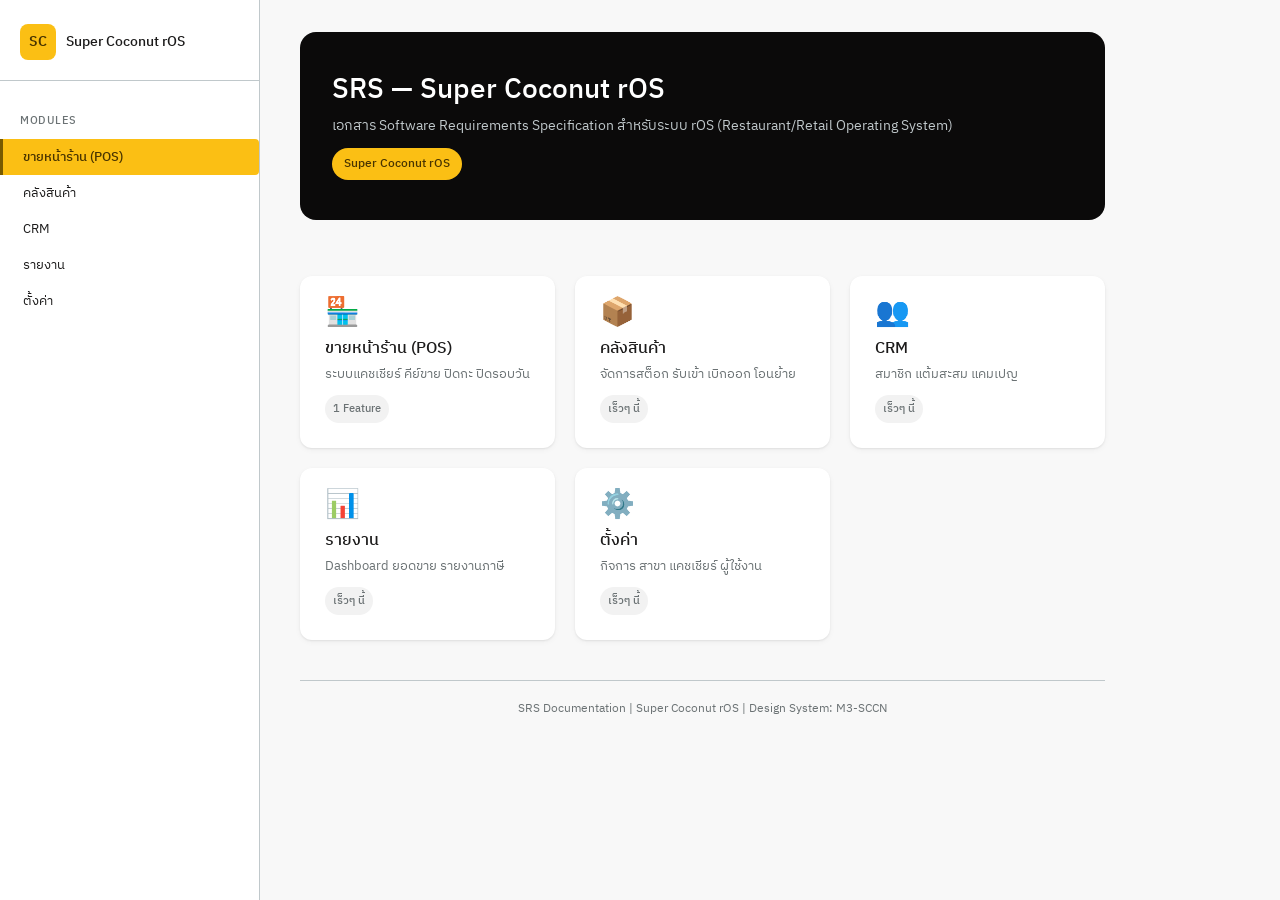
==== index.html @ 49cd0209 "feat: SRS rOS documentation site - homepage, POS module, cashier report" ====
<!DOCTYPE html>
<html lang="th">
<head>
  <meta charset="UTF-8">
  <meta name="viewport" content="width=device-width, initial-scale=1.0">
  <title>SRS — Super Coconut rOS</title>
  <link rel="preconnect" href="https://fonts.googleapis.com">
  <link rel="preconnect" href="https://fonts.gstatic.com" crossorigin>
  <link href="https://fonts.googleapis.com/css2?family=IBM+Plex+Sans+Thai:wght@300;400;500;600&display=swap" rel="stylesheet">
  <link rel="stylesheet" href="assets/styles.css">
</head>
<body>
  <div class="page-layout">
    <aside class="sidebar">
      <div class="sidebar-brand">
        <div class="brand-icon">SC</div>
        <span class="brand-name">Super Coconut rOS</span>
      </div>
      <div class="sidebar-section-title">Modules</div>
      <ul class="sidebar-nav">
        <li><a href="pos/" class="active">ขายหน้าร้าน (POS)</a></li>
        <li><a href="#">คลังสินค้า</a></li>
        <li><a href="#">CRM</a></li>
        <li><a href="#">รายงาน</a></li>
        <li><a href="#">ตั้งค่า</a></li>
      </ul>
    </aside>

    <div class="page-wrapper">
      <header class="page-header">
        <h1>SRS — Super Coconut rOS</h1>
        <p class="subtitle">เอกสาร Software Requirements Specification สำหรับระบบ rOS (Restaurant/Retail Operating System)</p>
        <span class="badge">Super Coconut rOS</span>
      </header>

      <div class="module-grid">
        <a href="pos/" class="module-card">
          <div class="card-icon">🏪</div>
          <div class="card-title">ขายหน้าร้าน (POS)</div>
          <div class="card-desc">ระบบแคชเชียร์ คีย์ขาย ปิดกะ ปิดรอบวัน</div>
          <div class="card-badge">1 Feature</div>
        </a>
        <a href="#" class="module-card">
          <div class="card-icon">📦</div>
          <div class="card-title">คลังสินค้า</div>
          <div class="card-desc">จัดการสต็อก รับเข้า เบิกออก โอนย้าย</div>
          <div class="card-badge">เร็วๆ นี้</div>
        </a>
        <a href="#" class="module-card">
          <div class="card-icon">👥</div>
          <div class="card-title">CRM</div>
          <div class="card-desc">สมาชิก แต้มสะสม แคมเปญ</div>
          <div class="card-badge">เร็วๆ นี้</div>
        </a>
        <a href="#" class="module-card">
          <div class="card-icon">📊</div>
          <div class="card-title">รายงาน</div>
          <div class="card-desc">Dashboard ยอดขาย รายงานภาษี</div>
          <div class="card-badge">เร็วๆ นี้</div>
        </a>
        <a href="#" class="module-card">
          <div class="card-icon">⚙️</div>
          <div class="card-title">ตั้งค่า</div>
          <div class="card-desc">กิจการ สาขา แคชเชียร์ ผู้ใช้งาน</div>
          <div class="card-badge">เร็วๆ นี้</div>
        </a>
      </div>

      <footer class="page-footer">
        <p>SRS Documentation | Super Coconut rOS | Design System: M3-SCCN</p>
      </footer>
    </div>
  </div>
</body>
</html>
---- assets/styles.css ----
/* M3-SCCN Design System — Shared Styles */
:root {
  --primary: #0B0A0A;
  --on-primary: #FFFFFF;
  --secondary: #785A00;
  --secondary-container: #FBBF14;
  --on-secondary-container: #483400;
  --tertiary: #014AC5;
  --on-tertiary: #FFFFFF;
  --error: #BA1A1A;
  --error-container: #FFDAD6;
  --success: #00733F;
  --background: #FFFFFF;
  --surface: #FCFCFC;
  --on-surface: #1C1B1B;
  --on-surface-variant: #6B7274;
  --outline: #747878;
  --outline-variant: #C0C8CB;
  --surface-container-lowest: #F8F8F8;
  --surface-container-low: #F2F2F2;
  --surface-container: #EBEBEB;
  --surface-container-high: #E5E5E5;
  --surface-container-highest: #E0E0E0;
  --inverse-surface: #313030;
  --inverse-on-surface: #F4F0EF;
  --font-family: 'IBM Plex Sans Thai', sans-serif;
  --corner-xs: 4px;
  --corner-sm: 8px;
  --corner-md: 12px;
  --corner-lg: 16px;
  --corner-xl: 24px;
  --corner-full: 1000px;
}

* { margin: 0; padding: 0; box-sizing: border-box; }
html { scroll-behavior: smooth; }

body {
  font-family: var(--font-family);
  font-weight: 400;
  font-size: 16px;
  line-height: 24px;
  color: var(--on-surface);
  background-color: var(--surface-container-lowest);
  -webkit-font-smoothing: antialiased;
}

/* Page Layout */
.page-layout { display: flex; min-height: 100vh; }

/* Sidebar */
.sidebar {
  width: 260px; min-width: 260px;
  background: var(--background);
  border-right: 1px solid var(--outline-variant);
  padding: 24px 0; position: fixed;
  top: 0; left: 0; height: 100vh;
  overflow-y: auto; z-index: 100;
}
.sidebar-brand {
  display: flex; align-items: center; gap: 10px;
  padding: 0 20px 20px;
  border-bottom: 1px solid var(--outline-variant);
  margin-bottom: 16px;
}
.sidebar-brand .brand-icon {
  width: 36px; height: 36px;
  background: var(--secondary-container);
  border-radius: var(--corner-sm);
  display: flex; align-items: center; justify-content: center;
  font-weight: 600; font-size: 14px;
  color: var(--on-secondary-container);
}
.sidebar-brand .brand-name { font-size: 14px; font-weight: 500; }
.sidebar-section-title {
  font-size: 11px; font-weight: 500; text-transform: uppercase;
  letter-spacing: 0.5px; color: var(--on-surface-variant);
  padding: 12px 20px 6px;
}
.sidebar-nav { list-style: none; }
.sidebar-nav li a {
  display: block; padding: 8px 20px;
  font-size: 13px; line-height: 20px;
  color: var(--on-surface); text-decoration: none;
  border-left: 3px solid transparent;
  transition: all 0.15s ease;
}
.sidebar-nav li a:hover { background: var(--surface-container-low); }
.sidebar-nav li a.active {
  background: var(--secondary-container);
  color: var(--on-secondary-container);
  font-weight: 500; border-left-color: var(--secondary);
  border-radius: 0 var(--corner-xs) var(--corner-xs) 0;
}

/* Main Content */
.page-wrapper {
  margin-left: 260px; padding: 32px 40px 64px;
  display: flex; flex-direction: column; align-items: center;
}
.page-wrapper > * { width: 100%; max-width: 820px; }

/* Header */
.page-header {
  background: var(--primary); color: var(--on-primary);
  padding: 40px 32px; border-radius: var(--corner-lg); margin-bottom: 32px;
}
.page-header h1 { font-size: 28px; line-height: 36px; font-weight: 500; margin-bottom: 8px; }
.page-header .subtitle { font-size: 14px; line-height: 20px; color: var(--outline-variant); }
.page-header .badge {
  display: inline-block; background: var(--secondary-container);
  color: var(--on-secondary-container); padding: 4px 12px;
  border-radius: var(--corner-full); font-size: 12px; font-weight: 500; margin-top: 12px;
}

/* Section Card */
.section-card {
  background: var(--background); border-radius: var(--corner-md);
  padding: 28px 24px; margin-bottom: 24px;
  box-shadow: 0px 1px 2px rgba(11,10,10,0.08), 0px 2px 6px rgba(11,10,10,0.04);
}
.section-card h2 {
  font-size: 20px; line-height: 28px; font-weight: 500;
  margin-bottom: 8px; display: flex; align-items: center; gap: 10px;
}
.section-card .section-desc {
  font-size: 14px; line-height: 20px; color: var(--on-surface-variant); margin-bottom: 20px;
}

/* Data Table */
.data-table { width: 100%; border-collapse: collapse; font-size: 13px; line-height: 18px; }
.data-table thead th {
  background: var(--surface-container); color: var(--on-surface);
  font-weight: 500; text-align: left; padding: 10px 10px;
  border-bottom: 1px solid var(--outline-variant);
}
.data-table tbody td {
  padding: 10px 10px; border-bottom: 1px solid var(--surface-container-low); vertical-align: top;
}
.data-table tbody tr:last-child td { border-bottom: none; }
.data-table .field-name { font-weight: 500; color: var(--on-surface); white-space: nowrap; }
.data-table .formula {
  font-family: 'IBM Plex Mono', monospace; font-size: 11px;
  background: var(--surface-container-lowest); border: 1px solid var(--outline-variant);
  padding: 2px 6px; border-radius: var(--corner-xs);
  color: var(--tertiary); display: inline-block; margin-top: 2px;
}
.condition-tag {
  display: inline-block; font-size: 10px; padding: 2px 7px;
  border-radius: var(--corner-full); font-weight: 500; margin-right: 3px; margin-top: 2px;
}
.tag-success { background: #E8F5E9; color: var(--success); }
.tag-refund { background: var(--error-container); color: var(--error); }
.tag-cancel { background: var(--surface-container); color: var(--outline); }
.tag-revenue { background: #FFF8E1; color: var(--secondary); }
.tag-no-revenue { background: var(--surface-container-low); color: var(--on-surface-variant); }
.tag-input { background: #E3F2FD; color: var(--tertiary); }
.data-table .summary-row td { font-weight: 600; background: var(--surface-container-lowest); }

/* UI Preview */
.ui-preview {
  background: var(--background);
  border: 1px solid var(--outline-variant);
  border-radius: var(--corner-md);
  padding: 16px 20px; margin-bottom: 20px; position: relative;
}
.ui-preview::before {
  content: 'ตัวอย่าง UI';
  position: absolute; top: -10px; left: 16px;
  background: var(--secondary-container);
  color: var(--on-secondary-container);
  font-size: 10px; font-weight: 500;
  padding: 2px 10px; border-radius: var(--corner-full);
}
.ui-preview-title {
  font-size: 13px; font-weight: 500; color: var(--on-surface);
  margin-bottom: 10px; padding-top: 4px;
}
.ui-row {
  display: flex; justify-content: space-between; align-items: baseline;
  padding: 6px 0; border-bottom: 1px solid var(--surface-container-low); font-size: 13px;
}
.ui-row:last-child { border-bottom: none; }
.ui-row .label { color: var(--on-surface-variant); }
.ui-row .value { font-weight: 500; color: var(--on-surface); text-align: right; }
.ui-row .value.negative { color: var(--error); }
.ui-row .value.highlight { color: var(--secondary); font-weight: 600; }
.ui-two-col { display: grid; grid-template-columns: 1fr 1fr; gap: 16px; }
.ui-col-title {
  font-size: 12px; font-weight: 500; color: var(--on-surface);
  margin-bottom: 8px; padding-bottom: 4px; border-bottom: 1px solid var(--outline-variant);
}
.ui-three-col-row {
  display: grid; grid-template-columns: 1fr auto auto;
  gap: 12px; padding: 5px 0; border-bottom: 1px solid var(--surface-container-low);
  font-size: 13px; align-items: baseline;
}
.ui-three-col-row:last-child { border-bottom: none; }
.ui-three-col-row .col-label { color: var(--on-surface-variant); }
.ui-three-col-row .col-num { color: var(--on-surface); text-align: right; min-width: 40px; }
.ui-three-col-row .col-val { font-weight: 500; color: var(--on-surface); text-align: right; min-width: 80px; }

/* Tabs */
.tabs {
  display: flex; gap: 0; margin-bottom: 28px;
  border-bottom: 2px solid var(--outline-variant);
}
.tab {
  padding: 12px 24px; font-size: 14px; font-weight: 500;
  color: var(--on-surface-variant); cursor: pointer;
  border-bottom: 2px solid transparent; margin-bottom: -2px;
  transition: all 0.15s ease; text-decoration: none; user-select: none;
}
.tab:hover { color: var(--on-surface); background: var(--surface-container-low); }
.tab.active { color: var(--on-secondary-container); border-bottom-color: var(--secondary-container); }
.tab-content { display: none; }
.tab-content.active { display: block; }

/* Info box */
.info-box {
  background: var(--surface-container-lowest);
  border-left: 3px solid var(--secondary-container);
  padding: 12px 16px; border-radius: 0 var(--corner-xs) var(--corner-xs) 0;
  margin-top: 16px; font-size: 12px; line-height: 18px; color: var(--on-surface-variant);
}
.info-box strong { color: var(--on-surface); }
.divider { border: none; border-top: 1px solid var(--outline-variant); margin: 20px 0; }

/* Module Cards (Homepage) */
.module-grid {
  display: grid; grid-template-columns: repeat(auto-fill, minmax(240px, 1fr));
  gap: 20px; margin-top: 24px;
}
.module-card {
  background: var(--background); border-radius: var(--corner-md);
  padding: 24px; text-decoration: none; color: var(--on-surface);
  box-shadow: 0px 1px 2px rgba(11,10,10,0.08), 0px 2px 6px rgba(11,10,10,0.04);
  transition: all 0.2s ease; border: 1px solid transparent;
}
.module-card:hover {
  border-color: var(--secondary-container);
  box-shadow: 0px 2px 8px rgba(11,10,10,0.12);
  transform: translateY(-2px);
}
.module-card .card-icon { font-size: 28px; margin-bottom: 12px; }
.module-card .card-title { font-size: 16px; font-weight: 500; margin-bottom: 4px; }
.module-card .card-desc { font-size: 13px; color: var(--on-surface-variant); line-height: 18px; }
.module-card .card-badge {
  display: inline-block; margin-top: 12px; font-size: 11px; font-weight: 500;
  padding: 2px 8px; border-radius: var(--corner-full);
  background: var(--surface-container-low); color: var(--on-surface-variant);
}

/* Feature List */
.feature-list { margin-top: 20px; }
.feature-item {
  display: flex; align-items: center; gap: 16px;
  padding: 16px 20px; background: var(--background);
  border-radius: var(--corner-sm); margin-bottom: 12px;
  text-decoration: none; color: var(--on-surface);
  box-shadow: 0px 1px 2px rgba(11,10,10,0.06);
  transition: all 0.15s ease; border: 1px solid transparent;
}
.feature-item:hover { border-color: var(--secondary-container); background: var(--surface); }
.feature-item .feat-icon { font-size: 24px; }
.feature-item .feat-title { font-size: 15px; font-weight: 500; }
.feature-item .feat-desc { font-size: 12px; color: var(--on-surface-variant); margin-top: 2px; }
.feature-item .feat-arrow { margin-left: auto; color: var(--on-surface-variant); font-size: 18px; }

/* Breadcrumb */
.breadcrumb {
  display: flex; align-items: center; gap: 8px;
  font-size: 13px; color: var(--on-surface-variant); margin-bottom: 20px;
}
.breadcrumb a { color: var(--tertiary); text-decoration: none; }
.breadcrumb a:hover { text-decoration: underline; }
.breadcrumb .sep { color: var(--outline-variant); }

/* Footer */
.page-footer {
  text-align: center; font-size: 12px; color: var(--on-surface-variant);
  margin-top: 40px; padding: 16px 0; border-top: 1px solid var(--outline-variant);
}

/* Responsive */
@media (max-width: 1024px) {
  .sidebar { width: 220px; min-width: 220px; }
  .page-wrapper { margin-left: 220px; padding: 24px 20px 48px; }
}
@media (max-width: 768px) {
  .page-layout { flex-direction: column; }
  .sidebar { position: relative; width: 100%; min-width: 100%; height: auto; border-right: none; border-bottom: 1px solid var(--outline-variant); padding: 16px 0; }
  .page-wrapper { margin-left: 0; padding: 16px 12px 48px; }
  .ui-two-col { grid-template-columns: 1fr; }
  .module-grid { grid-template-columns: 1fr; }
}
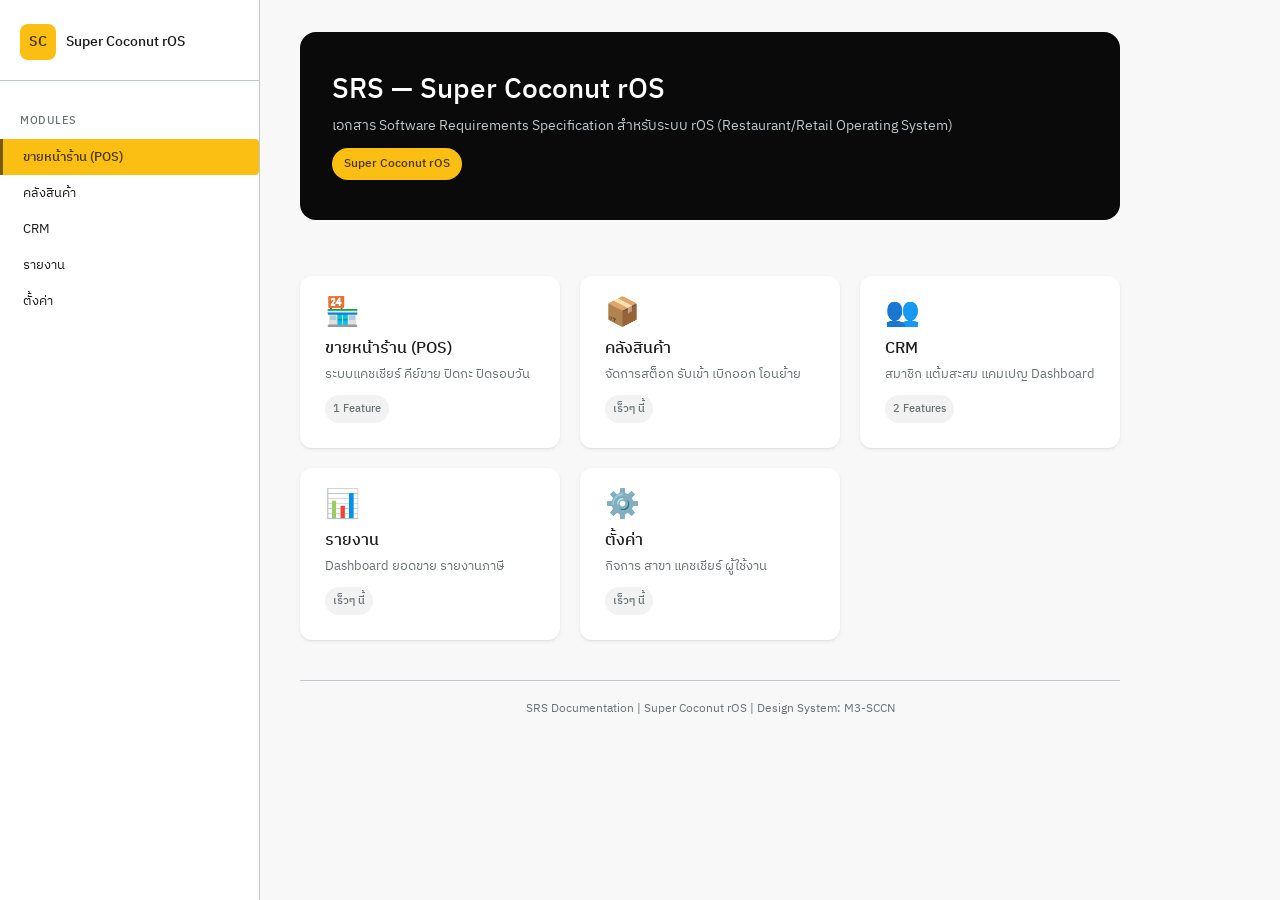
==== commit f43e5ebf: "feat: add CRM module - Dashboard & Member Overview SRS - Add CRM landing page (crm/index.html) - Add" ====
--- a/index.html
+++ b/index.html
@@ -20,7 +20,7 @@
       <ul class="sidebar-nav">
         <li><a href="pos/" class="active">ขายหน้าร้าน (POS)</a></li>
         <li><a href="#">คลังสินค้า</a></li>
-        <li><a href="#">CRM</a></li>
+        <li><a href="crm/">CRM</a></li>
         <li><a href="#">รายงาน</a></li>
         <li><a href="#">ตั้งค่า</a></li>
       </ul>
@@ -46,11 +46,11 @@
           <div class="card-desc">จัดการสต็อก รับเข้า เบิกออก โอนย้าย</div>
           <div class="card-badge">เร็วๆ นี้</div>
         </a>
-        <a href="#" class="module-card">
+        <a href="crm/" class="module-card">
           <div class="card-icon">👥</div>
           <div class="card-title">CRM</div>
-          <div class="card-desc">สมาชิก แต้มสะสม แคมเปญ</div>
-          <div class="card-badge">เร็วๆ นี้</div>
+          <div class="card-desc">สมาชิก แต้มสะสม แคมเปญ Dashboard</div>
+          <div class="card-badge">2 Features</div>
         </a>
         <a href="#" class="module-card">
           <div class="card-icon">📊</div>
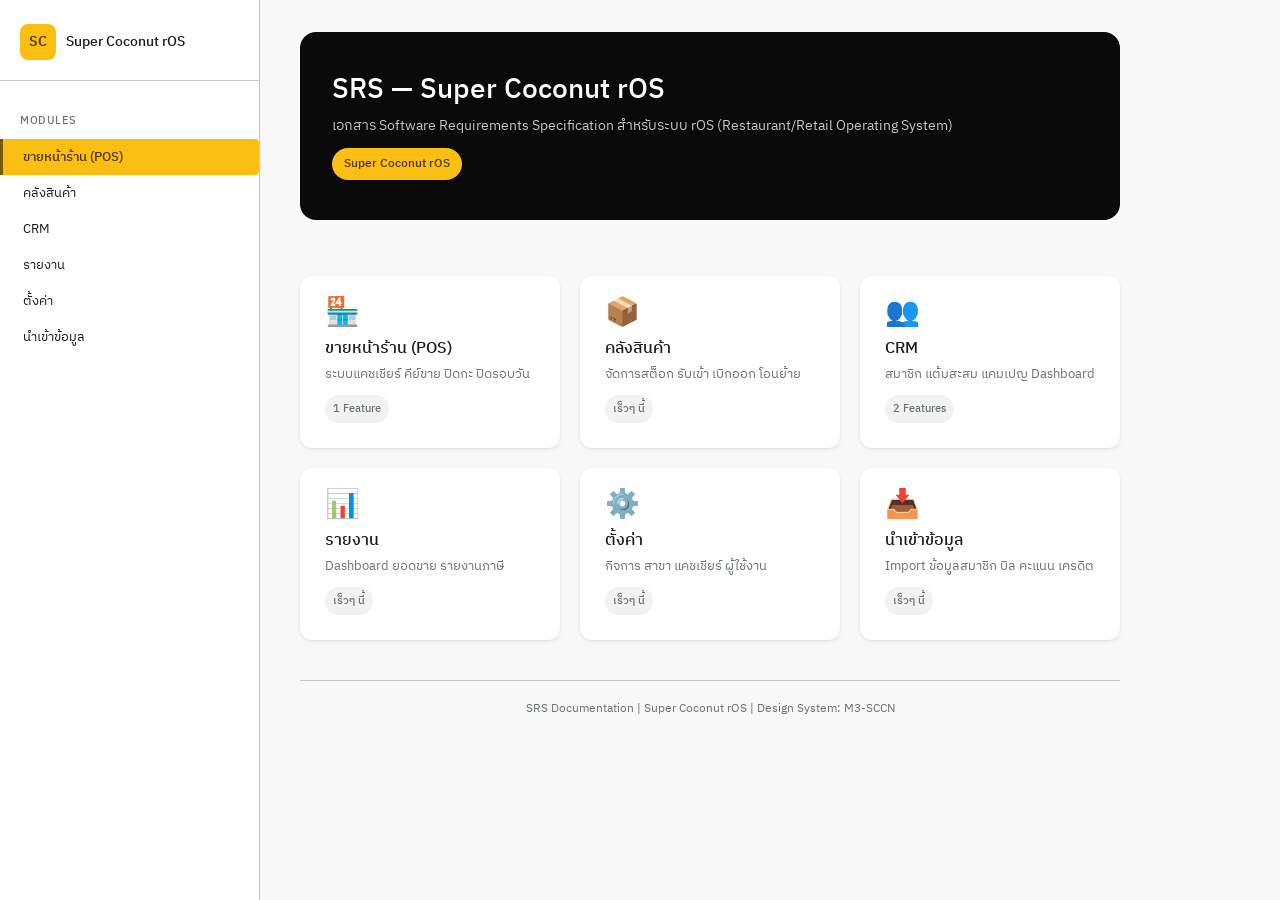
==== commit d5bf4526: "feat: เพิ่มการ์ดนำเข้าข้อมูล + breadcrumb CRM pages" ====
--- a/index.html
+++ b/index.html
@@ -23,6 +23,7 @@
         <li><a href="crm/">CRM</a></li>
         <li><a href="#">รายงาน</a></li>
         <li><a href="#">ตั้งค่า</a></li>
+        <li><a href="import/">นำเข้าข้อมูล</a></li>
       </ul>
     </aside>
 
@@ -64,6 +65,12 @@
           <div class="card-desc">กิจการ สาขา แคชเชียร์ ผู้ใช้งาน</div>
           <div class="card-badge">เร็วๆ นี้</div>
         </a>
+        <a href="import/" class="module-card">
+          <div class="card-icon">📥</div>
+          <div class="card-title">นำเข้าข้อมูล</div>
+          <div class="card-desc">Import ข้อมูลสมาชิก บิล คะแนน เครดิต</div>
+          <div class="card-badge">เร็วๆ นี้</div>
+        </a>
       </div>
 
       <footer class="page-footer">
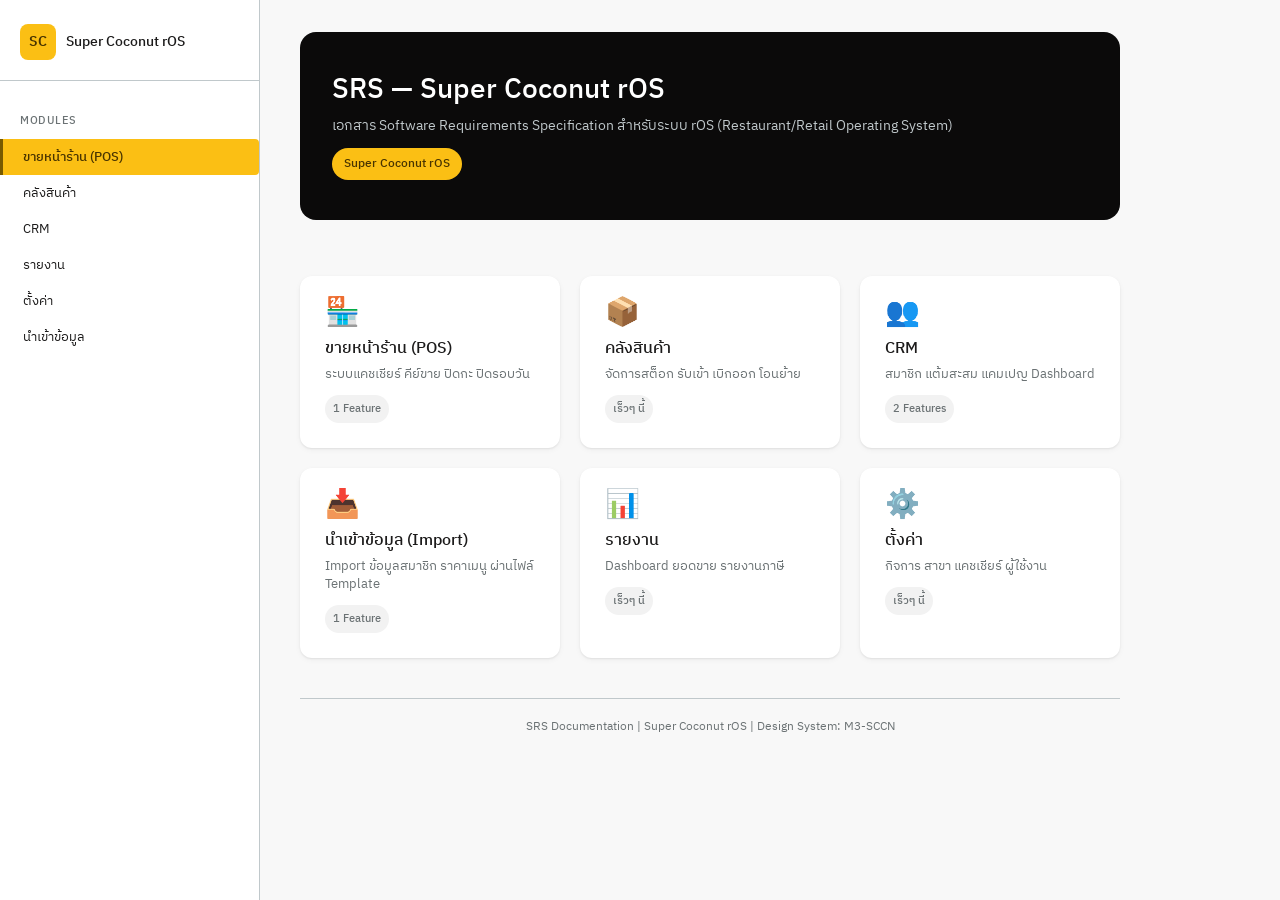
==== commit 328d41ab: "feat: add import member template page" ====
--- a/index.html
+++ b/index.html
@@ -53,6 +53,12 @@
           <div class="card-desc">สมาชิก แต้มสะสม แคมเปญ Dashboard</div>
           <div class="card-badge">2 Features</div>
         </a>
+        <a href="import/" class="module-card">
+          <div class="card-icon">📥</div>
+          <div class="card-title">นำเข้าข้อมูล (Import)</div>
+          <div class="card-desc">Import ข้อมูลสมาชิก ราคาเมนู ผ่านไฟล์ Template</div>
+          <div class="card-badge">1 Feature</div>
+        </a>
         <a href="#" class="module-card">
           <div class="card-icon">📊</div>
           <div class="card-title">รายงาน</div>
@@ -65,12 +71,6 @@
           <div class="card-desc">กิจการ สาขา แคชเชียร์ ผู้ใช้งาน</div>
           <div class="card-badge">เร็วๆ นี้</div>
         </a>
-        <a href="import/" class="module-card">
-          <div class="card-icon">📥</div>
-          <div class="card-title">นำเข้าข้อมูล</div>
-          <div class="card-desc">Import ข้อมูลสมาชิก บิล คะแนน เครดิต</div>
-          <div class="card-badge">เร็วๆ นี้</div>
-        </a>
       </div>
 
       <footer class="page-footer">
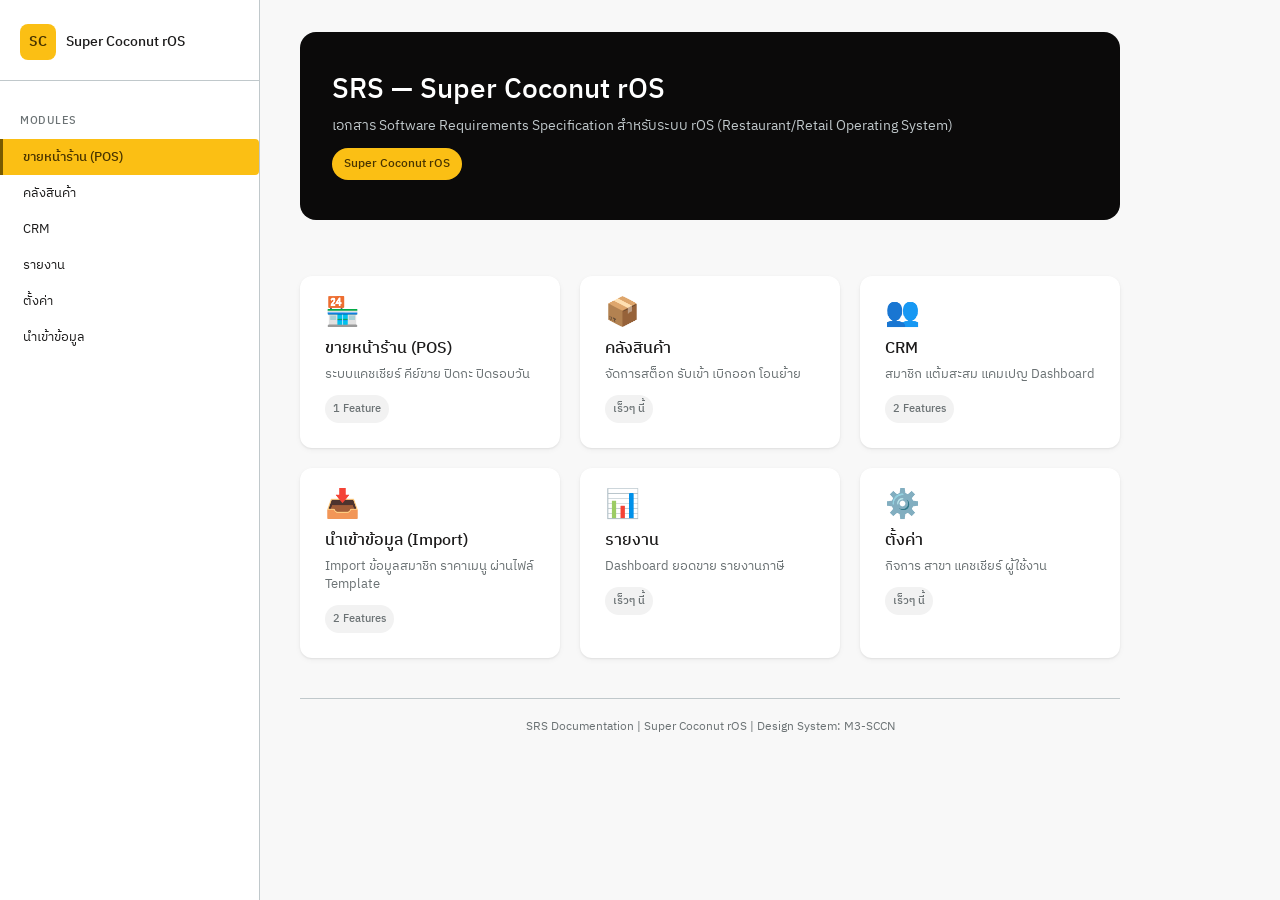
==== commit 667c5ce4: "feat: add import menu price template page" ====
--- a/index.html
+++ b/index.html
@@ -57,7 +57,7 @@
           <div class="card-icon">📥</div>
           <div class="card-title">นำเข้าข้อมูล (Import)</div>
           <div class="card-desc">Import ข้อมูลสมาชิก ราคาเมนู ผ่านไฟล์ Template</div>
-          <div class="card-badge">1 Feature</div>
+          <div class="card-badge">2 Features</div>
         </a>
         <a href="#" class="module-card">
           <div class="card-icon">📊</div>
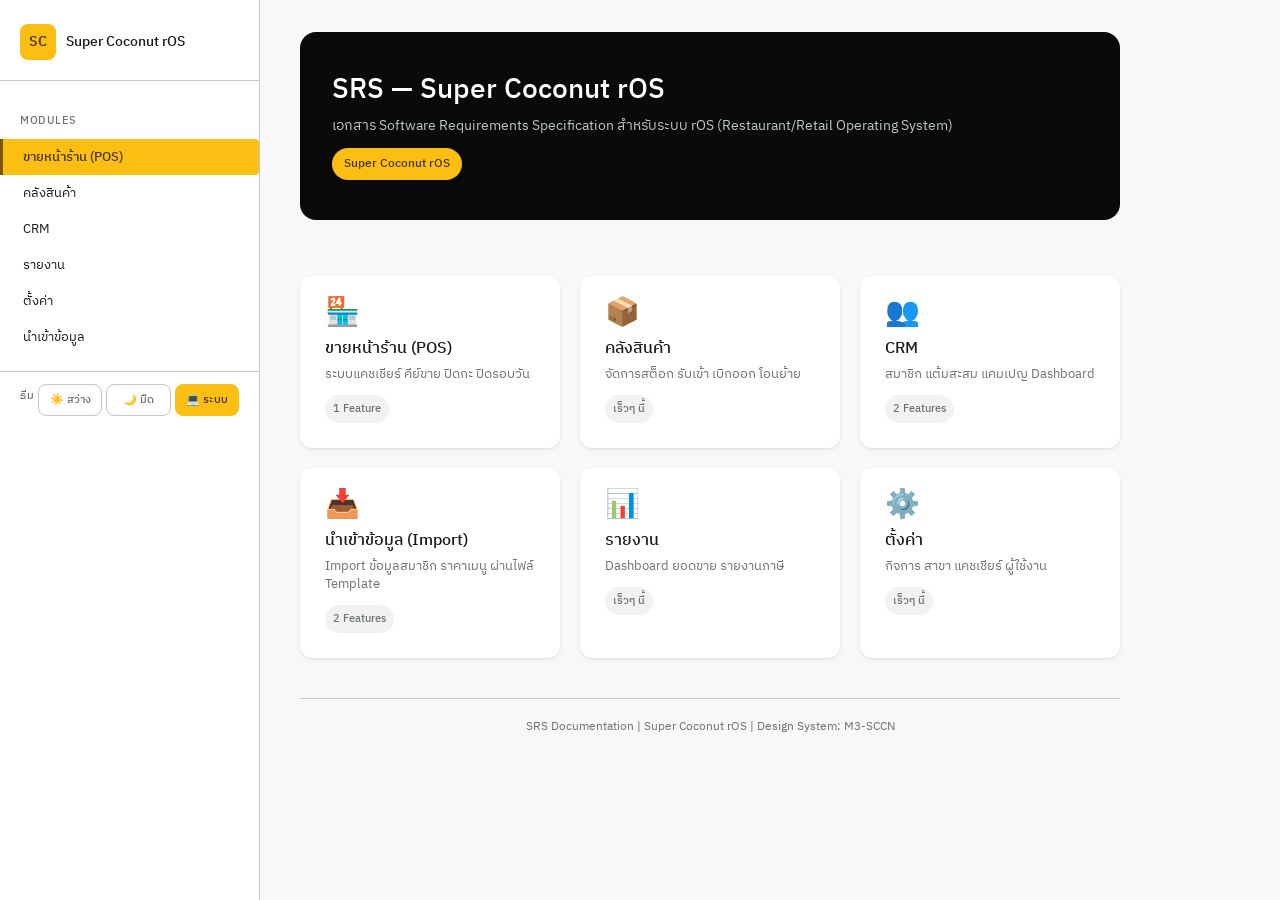
==== commit 09afb0ff: "feat: add theme toggle (light/dark/auto) with sidebar buttons" ====
--- a/index.html
+++ b/index.html
@@ -1,5 +1,5 @@
 <!DOCTYPE html>
-<html lang="th">
+<html lang="th" data-theme="auto">
 <head>
   <meta charset="UTF-8">
   <meta name="viewport" content="width=device-width, initial-scale=1.0">
@@ -25,6 +25,14 @@
         <li><a href="#">ตั้งค่า</a></li>
         <li><a href="import/">นำเข้าข้อมูล</a></li>
       </ul>
+      <div class="theme-toggle">
+        <span class="theme-toggle-label">ธีม</span>
+        <div class="theme-buttons">
+          <button class="theme-btn" data-theme-value="light">☀️ สว่าง</button>
+          <button class="theme-btn" data-theme-value="dark">🌙 มืด</button>
+          <button class="theme-btn active" data-theme-value="auto">💻 ระบบ</button>
+        </div>
+      </div>
     </aside>
 
     <div class="page-wrapper">
@@ -78,5 +86,28 @@
       </footer>
     </div>
   </div>
+  <script>
+    (function() {
+      const html = document.documentElement;
+      const saved = localStorage.getItem('srs-theme') || 'auto';
+      html.setAttribute('data-theme', saved);
+      function updateSystemDark() {
+        const isDark = window.matchMedia('(prefers-color-scheme: dark)').matches;
+        html.setAttribute('data-system-dark', isDark);
+      }
+      updateSystemDark();
+      window.matchMedia('(prefers-color-scheme: dark)').addEventListener('change', updateSystemDark);
+      document.querySelectorAll('.theme-btn').forEach(btn => {
+        if (btn.dataset.themeValue === saved) { btn.classList.add('active'); } else { btn.classList.remove('active'); }
+        btn.addEventListener('click', function() {
+          const val = this.dataset.themeValue;
+          html.setAttribute('data-theme', val);
+          localStorage.setItem('srs-theme', val);
+          document.querySelectorAll('.theme-btn').forEach(b => b.classList.remove('active'));
+          this.classList.add('active');
+        });
+      });
+    })();
+  </script>
 </body>
 </html>
--- a/assets/styles.css
+++ b/assets/styles.css
@@ -294,3 +294,153 @@
   .ui-two-col { grid-template-columns: 1fr; }
   .module-grid { grid-template-columns: 1fr; }
 }
+
+/* ===== Dark Mode (class-based + system preference) ===== */
+/* Dark variables applied when html has [data-theme="dark"] OR system is dark + auto mode */
+html[data-theme="dark"],
+html[data-theme="auto"][data-system-dark="true"] {
+  --primary: #CAC5C5;
+  --on-primary: #323030;
+  --secondary: #FFE2A7;
+  --secondary-container: #ECB200;
+  --on-secondary-container: #3C2B00;
+  --tertiary: #B4C5FF;
+  --on-tertiary: #002A77;
+  --error: #FFB4AB;
+  --error-container: #93000A;
+  --success: #6DD99E;
+  --background: #141313;
+  --surface: #141313;
+  --on-surface: #E6E2E1;
+  --on-surface-variant: #C0C8CB;
+  --outline: #8A9295;
+  --outline-variant: #3F4849;
+  --surface-container-lowest: #0F0E0E;
+  --surface-container-low: #1C1B1B;
+  --surface-container: #201F1F;
+  --surface-container-high: #2B2A2A;
+  --surface-container-highest: #353434;
+  --inverse-surface: #E6E2E1;
+  --inverse-on-surface: #313030;
+}
+
+html[data-theme="dark"] .page-header,
+html[data-theme="auto"][data-system-dark="true"] .page-header {
+  background: var(--surface-container-high);
+  color: var(--on-surface);
+}
+html[data-theme="dark"] .page-header .subtitle,
+html[data-theme="auto"][data-system-dark="true"] .page-header .subtitle {
+  color: var(--on-surface-variant);
+}
+html[data-theme="dark"] .page-header .badge,
+html[data-theme="auto"][data-system-dark="true"] .page-header .badge {
+  background: var(--secondary-container);
+  color: var(--on-secondary-container);
+}
+html[data-theme="dark"] .module-card,
+html[data-theme="auto"][data-system-dark="true"] .module-card {
+  background: var(--surface-container);
+  box-shadow: 0px 1px 3px rgba(0,0,0,0.3);
+}
+html[data-theme="dark"] .module-card:hover,
+html[data-theme="auto"][data-system-dark="true"] .module-card:hover {
+  border-color: var(--secondary-container);
+  box-shadow: 0px 4px 12px rgba(0,0,0,0.4);
+}
+html[data-theme="dark"] .section-card,
+html[data-theme="auto"][data-system-dark="true"] .section-card {
+  background: var(--surface-container);
+  box-shadow: 0px 1px 3px rgba(0,0,0,0.3);
+}
+html[data-theme="dark"] .feature-item,
+html[data-theme="auto"][data-system-dark="true"] .feature-item {
+  background: var(--surface-container);
+  box-shadow: 0px 1px 2px rgba(0,0,0,0.3);
+}
+html[data-theme="dark"] .feature-item:hover,
+html[data-theme="auto"][data-system-dark="true"] .feature-item:hover {
+  background: var(--surface-container-high);
+  border-color: var(--secondary-container);
+}
+html[data-theme="dark"] .sidebar,
+html[data-theme="auto"][data-system-dark="true"] .sidebar {
+  background: var(--surface-container-low);
+  border-right-color: var(--outline-variant);
+}
+html[data-theme="dark"] .sidebar-brand,
+html[data-theme="auto"][data-system-dark="true"] .sidebar-brand {
+  border-bottom-color: var(--outline-variant);
+}
+html[data-theme="dark"] .sidebar-nav li a,
+html[data-theme="auto"][data-system-dark="true"] .sidebar-nav li a {
+  color: var(--on-surface);
+}
+html[data-theme="dark"] .sidebar-nav li a:hover,
+html[data-theme="auto"][data-system-dark="true"] .sidebar-nav li a:hover {
+  background: var(--surface-container);
+}
+html[data-theme="dark"] .sidebar-nav li a.active,
+html[data-theme="auto"][data-system-dark="true"] .sidebar-nav li a.active {
+  background: var(--secondary-container);
+  color: var(--on-secondary-container);
+  border-left-color: var(--secondary);
+}
+html[data-theme="dark"] .data-table thead th,
+html[data-theme="auto"][data-system-dark="true"] .data-table thead th {
+  background: var(--surface-container-high);
+  border-bottom-color: var(--outline-variant);
+}
+html[data-theme="dark"] .data-table tbody td,
+html[data-theme="auto"][data-system-dark="true"] .data-table tbody td {
+  border-bottom-color: var(--outline-variant);
+}
+html[data-theme="dark"] .ui-preview,
+html[data-theme="auto"][data-system-dark="true"] .ui-preview {
+  background: var(--surface-container); border-color: var(--outline-variant);
+}
+html[data-theme="dark"] .info-box,
+html[data-theme="auto"][data-system-dark="true"] .info-box {
+  background: var(--surface-container); border-left-color: var(--secondary-container);
+}
+html[data-theme="dark"] .tabs,
+html[data-theme="auto"][data-system-dark="true"] .tabs {
+  border-bottom-color: var(--outline-variant);
+}
+html[data-theme="dark"] .tab:hover,
+html[data-theme="auto"][data-system-dark="true"] .tab:hover {
+  color: var(--on-surface); background: var(--surface-container);
+}
+html[data-theme="dark"] .tab.active,
+html[data-theme="auto"][data-system-dark="true"] .tab.active {
+  color: var(--secondary); border-bottom-color: var(--secondary-container);
+}
+
+/* Theme Toggle Button */
+.theme-toggle {
+  display: flex; align-items: center; gap: 4px;
+  padding: 12px 20px; margin-top: 16px;
+  border-top: 1px solid var(--outline-variant);
+}
+.theme-toggle-label {
+  font-size: 11px; font-weight: 500; text-transform: uppercase;
+  letter-spacing: 0.5px; color: var(--on-surface-variant);
+  margin-bottom: 8px; display: block;
+}
+.theme-buttons {
+  display: flex; gap: 4px; width: 100%;
+}
+.theme-btn {
+  flex: 1; padding: 6px 8px; font-size: 11px; font-weight: 500;
+  border: 1px solid var(--outline-variant); border-radius: var(--corner-sm);
+  background: transparent; color: var(--on-surface-variant);
+  cursor: pointer; transition: all 0.15s; text-align: center;
+  font-family: var(--font-family);
+}
+.theme-btn:hover { background: var(--surface-container-low); }
+.theme-btn.active {
+  background: var(--secondary-container);
+  color: var(--on-secondary-container);
+  border-color: var(--secondary-container);
+}
+
